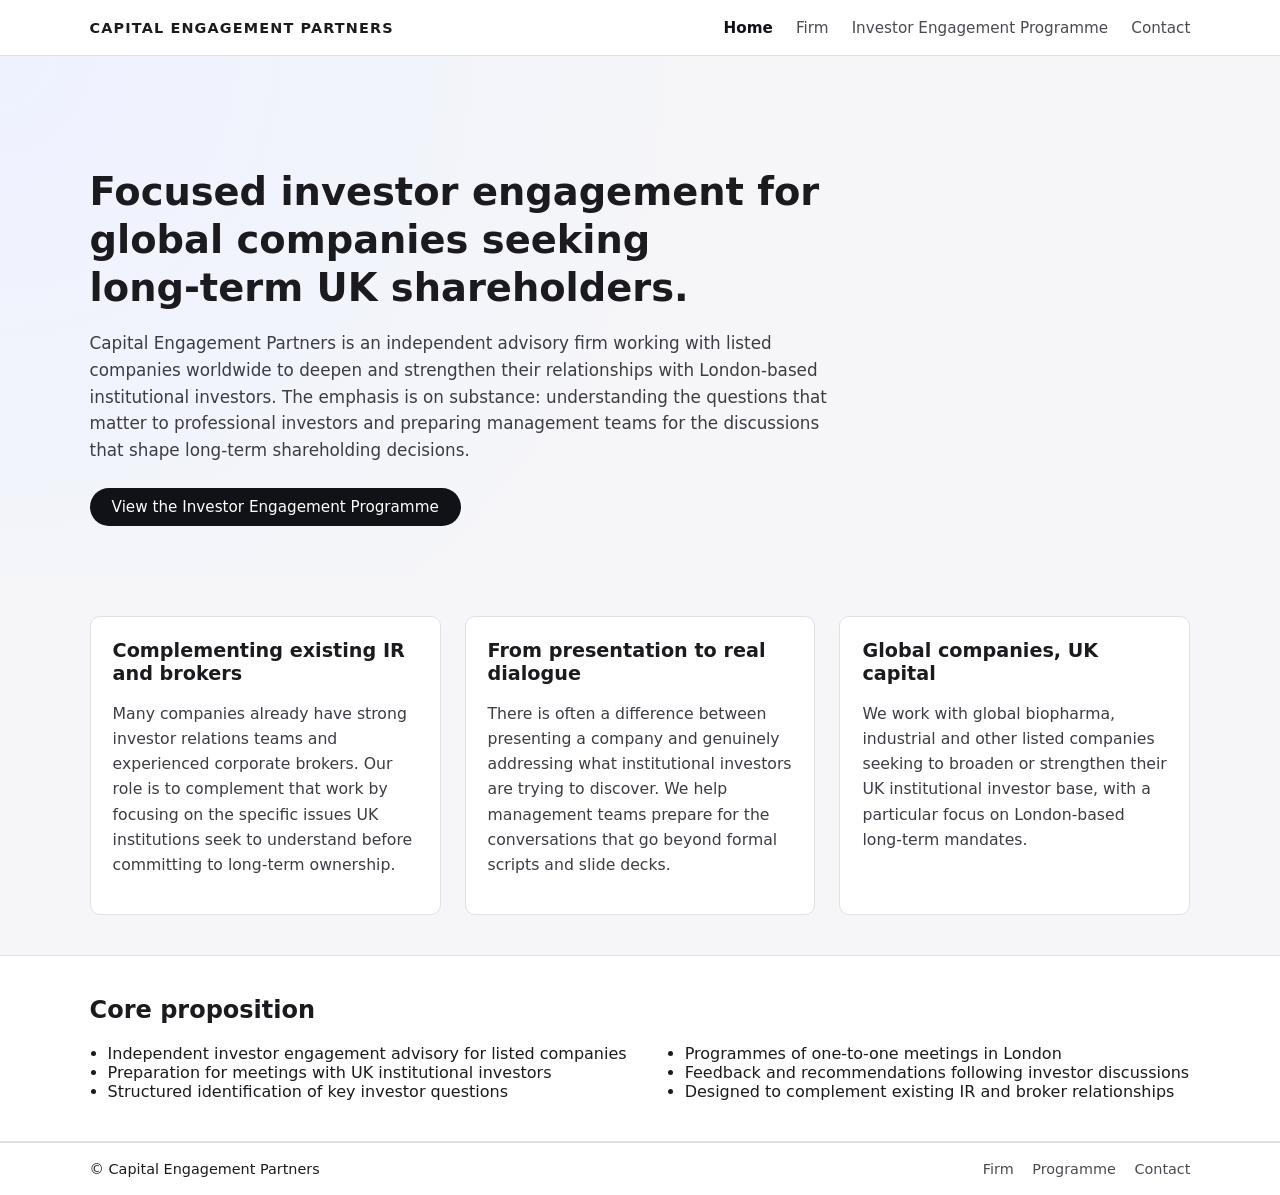
==== index.html @ 8971d92d "Add files via upload" ====
<!DOCTYPE html>
<html lang="en">
<head>
  <meta charset="UTF-8">
  <title>Capital Engagement Partners | Investor Engagement to UK Institutions</title>
  <link rel="stylesheet" href="styles.css">
</head>
<body>
<header class="site-header">
  <div class="logo">Capital Engagement Partners</div>
  <nav class="nav">
    <a href="index.html" class="active">Home</a>
    <a href="firm.html">Firm</a>
    <a href="programme.html">Investor Engagement Programme</a>
    <a href="contact.html">Contact</a>
  </nav>
</header>

<main>
  <section class="hero">
    <div class="hero-content">
      <h1>Focused investor engagement for global companies seeking long‑term UK shareholders.</h1>
      <p>
        Capital Engagement Partners is an independent advisory firm working with listed companies
        worldwide to deepen and strengthen their relationships with London‑based institutional investors.
        The emphasis is on substance: understanding the questions that matter to professional investors
        and preparing management teams for the discussions that shape long‑term shareholding decisions.
      </p>
      <a href="programme.html" class="btn-primary">View the Investor Engagement Programme</a>
    </div>
  </section>

  <section class="grid">
    <div class="card">
      <h2>Complementing existing IR and brokers</h2>
      <p>
        Many companies already have strong investor relations teams and experienced corporate brokers.
        Our role is to complement that work by focusing on the specific issues UK institutions seek to
        understand before committing to long‑term ownership.
      </p>
    </div>
    <div class="card">
      <h2>From presentation to real dialogue</h2>
      <p>
        There is often a difference between presenting a company and genuinely addressing what
        institutional investors are trying to discover. We help management teams prepare for the
        conversations that go beyond formal scripts and slide decks.
      </p>
    </div>
    <div class="card">
      <h2>Global companies, UK capital</h2>
      <p>
        We work with global biopharma, industrial and other listed companies seeking to broaden or
        strengthen their UK institutional investor base, with a particular focus on London‑based
        long‑term mandates.
      </p>
    </div>
  </section>

  <section class="highlight">
    <h2>Core proposition</h2>
    <div class="columns">
      <ul>
        <li>Independent investor engagement advisory for listed companies</li>
        <li>Preparation for meetings with UK institutional investors</li>
        <li>Structured identification of key investor questions</li>
      </ul>
      <ul>
        <li>Programmes of one‑to‑one meetings in London</li>
        <li>Feedback and recommendations following investor discussions</li>
        <li>Designed to complement existing IR and broker relationships</li>
      </ul>
    </div>
  </section>
</main>

<footer class="site-footer">
  <div>© Capital Engagement Partners</div>
  <div class="footer-links">
    <a href="firm.html">Firm</a>
    <a href="programme.html">Programme</a>
    <a href="contact.html">Contact</a>
  </div>
</footer>
</body>
</html>
---- styles.css ----
/* Base */
* {
  box-sizing: border-box;
}

body {
  margin: 0;
  font-family: system-ui, -apple-system, BlinkMacSystemFont, "Segoe UI",
    sans-serif;
  color: #1b1b1f;
  background-color: #f6f6f8;
}

/* Layout */
.site-header,
.site-footer {
  display: flex;
  justify-content: space-between;
  align-items: center;
  padding: 18px 7%;
  background-color: #ffffff;
  border-bottom: 1px solid #e1e1e5;
}

.site-footer {
  border-top: 1px solid #e1e1e5;
  border-bottom: none;
  font-size: 0.9rem;
}

.logo {
  font-weight: 600;
  letter-spacing: 0.08em;
  text-transform: uppercase;
  font-size: 0.9rem;
}

.nav a {
  margin-left: 18px;
  text-decoration: none;
  color: #4a4a52;
  font-size: 0.95rem;
}

.nav a.active {
  color: #111118;
  font-weight: 600;
}

.nav a:hover {
  color: #000000;
}

/* Hero */
.hero {
  padding: 80px 7% 50px;
  background: radial-gradient(circle at top left, #eef2ff 0, #f6f6f8 55%);
}

.hero-content {
  max-width: 760px;
}

.hero h1 {
  font-size: 2.4rem;
  line-height: 1.25;
  margin-bottom: 18px;
}

.hero p {
  font-size: 1.05rem;
  line-height: 1.6;
  color: #3c3c44;
  margin-bottom: 24px;
}

.btn-primary {
  display: inline-block;
  padding: 10px 22px;
  border-radius: 999px;
  background-color: #111118;
  color: #ffffff;
  text-decoration: none;
  font-size: 0.95rem;
}

.btn-primary:hover {
  background-color: #2a2a32;
}

/* Sections */
.grid {
  padding: 40px 7%;
  display: grid;
  grid-template-columns: repeat(auto-fit, minmax(260px, 1fr));
  gap: 24px;
}

.card {
  background-color: #ffffff;
  border-radius: 10px;
  padding: 22px;
  border: 1px solid #e1e1e5;
}

.card h2,
.card h3 {
  margin-top: 0;
  font-size: 1.2rem;
}

.card p {
  font-size: 0.98rem;
  line-height: 1.6;
  color: #3c3c44;
}

.highlight {
  padding: 40px 7%;
  background-color: #ffffff;
  border-top: 1px solid #e1e1e5;
  border-bottom: 1px solid #e1e1e5;
}

.highlight h2 {
  margin-top: 0;
}

.columns {
  display: flex;
  flex-wrap: wrap;
  gap: 40px;
}

.columns ul {
  margin: 0;
  padding-left: 18px;
}

/* Page layout */
.page {
  padding: 60px 7% 40px;
}

.page-header {
  max-width: 760px;
  margin-bottom: 32px;
}

.page-header h1 {
  font-size: 2rem;
  margin-bottom: 10px;
}

.page-header p {
  font-size: 1.02rem;
  color: #3c3c44;
  line-height: 1.6;
}

.two-column {
  padding: 10px 0 30px;
  display: grid;
  grid-template-columns: minmax(0, 1.1fr) minmax(0, 1fr);
  gap: 40px;
}

.two-column p {
  font-size: 0.98rem;
  line-height: 1.6;
  color: #3c3c44;
}

/* Lists */
.bullet-list {
  padding-left: 18px;
  margin-top: 10px;
}

.bullet-list li {
  margin-bottom: 6px;
}

/* Footer */
.footer-links a {
  margin-left: 14px;
  text-decoration: none;
  color: #4a4a52;
}

.footer-links a:hover {
  color: #000000;
}

/* Responsive */
@media (max-width: 800px) {
  .site-header,
  .site-footer {
    flex-direction: column;
    align-items: flex-start;
    gap: 10px;
  }

  .hero {
    padding: 60px 6% 40px;
  }

  .two-column {
    grid-template-columns: 1fr;
  }
}
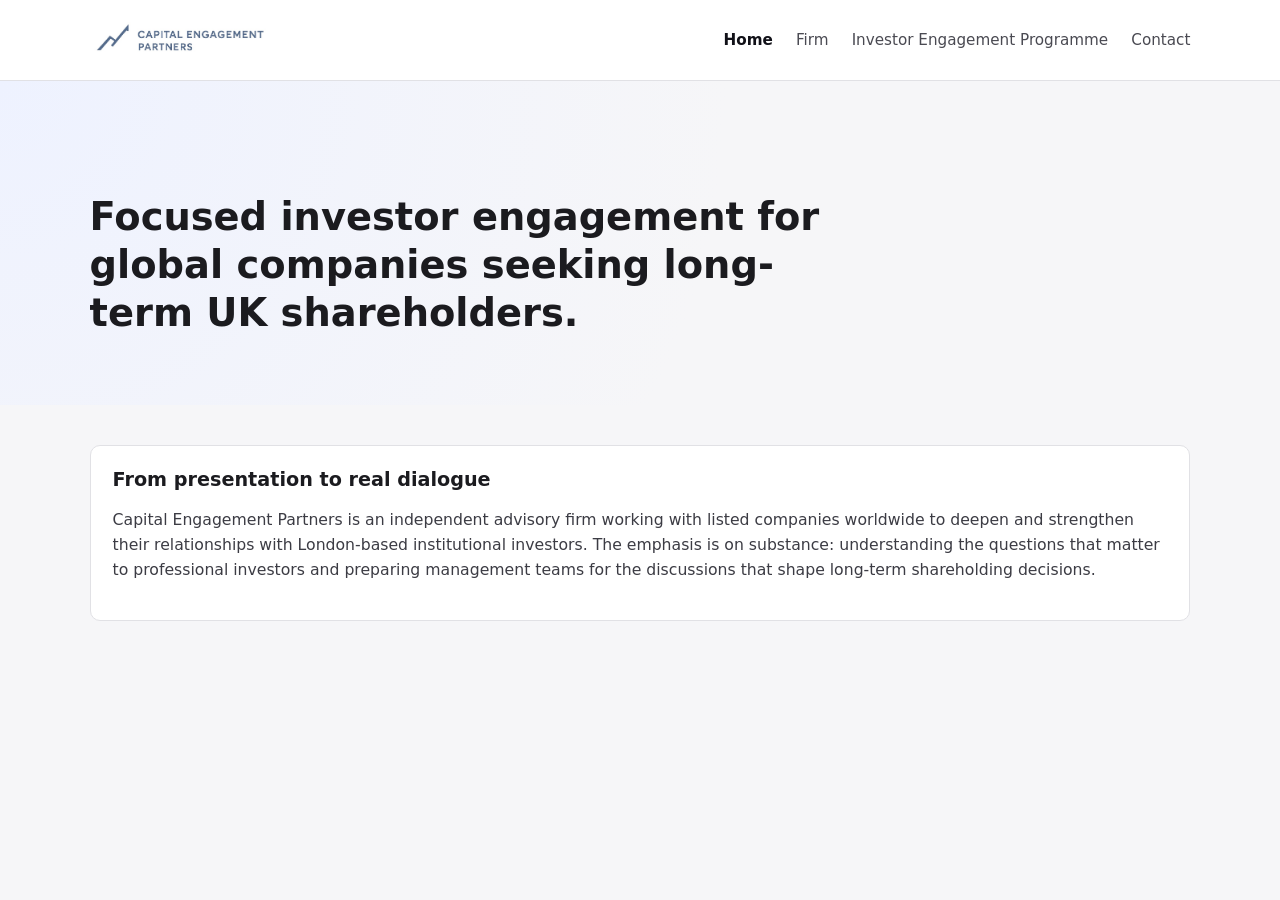
==== commit f8151922: "Refactor index.html to improve structure and add logo Updated the index.html file to include a logo " ====
--- a/index.html
+++ b/index.html
@@ -3,11 +3,38 @@
 <head>
   <meta charset="UTF-8">
   <title>Capital Engagement Partners | Investor Engagement to UK Institutions</title>
+
+  <script type="application/ld+json">
+  {
+    "@context": "https://schema.org",
+    "@type": "Organization",
+    "name": "Capital Engagement Partners",
+    "legalName": "Capital Engagement Partners Ltd",
+    "url": "https://capitalengagementpartners.com",
+    "logo": "https://capitalengagementpartners.com/logo.png",
+    "description": "Capital Engagement Partners is an investor-relations advisory firm helping founders, private equity, and growth companies communicate effectively with investors.",
+    "founder": {
+      "@type": "Person",
+      "name": "Alex Hunter",
+      "jobTitle": "Founder"
+    },
+    "contactPoint": {
+      "@type": "ContactPoint",
+      "contactType": "General enquiries",
+      "email": "info@capitalengagementpartners.com"
+    }
+  }
+  </script>
+
   <link rel="stylesheet" href="styles.css">
 </head>
+
 <body>
+
 <header class="site-header">
-  <div class="logo">Capital Engagement Partners</div>
+  <div class="logo">
+    <img src="logo.png" alt="Capital Engagement Partners logo" style="width:180px; height:auto;">
+  </div>
   <nav class="nav">
     <a href="index.html" class="active">Home</a>
     <a href="firm.html">Firm</a>
@@ -17,70 +44,18 @@
 </header>
 
 <main>
+
   <section class="hero">
     <div class="hero-content">
-      <h1>Focused investor engagement for global companies seeking long‑term UK shareholders.</h1>
-      <p>
-        Capital Engagement Partners is an independent advisory firm working with listed companies
-        worldwide to deepen and strengthen their relationships with London‑based institutional investors.
-        The emphasis is on substance: understanding the questions that matter to professional investors
-        and preparing management teams for the discussions that shape long‑term shareholding decisions.
-      </p>
-      <a href="programme.html" class="btn-primary">View the Investor Engagement Programme</a>
+      <h1>Focused investor engagement for global companies seeking long-term UK shareholders.</h1>
     </div>
   </section>
 
   <section class="grid">
     <div class="card">
-      <h2>Complementing existing IR and brokers</h2>
-      <p>
-        Many companies already have strong investor relations teams and experienced corporate brokers.
-        Our role is to complement that work by focusing on the specific issues UK institutions seek to
-        understand before committing to long‑term ownership.
-      </p>
-    </div>
-    <div class="card">
       <h2>From presentation to real dialogue</h2>
       <p>
-        There is often a difference between presenting a company and genuinely addressing what
-        institutional investors are trying to discover. We help management teams prepare for the
-        conversations that go beyond formal scripts and slide decks.
-      </p>
-    </div>
-    <div class="card">
-      <h2>Global companies, UK capital</h2>
-      <p>
-        We work with global biopharma, industrial and other listed companies seeking to broaden or
-        strengthen their UK institutional investor base, with a particular focus on London‑based
-        long‑term mandates.
-      </p>
-    </div>
-  </section>
-
-  <section class="highlight">
-    <h2>Core proposition</h2>
-    <div class="columns">
-      <ul>
-        <li>Independent investor engagement advisory for listed companies</li>
-        <li>Preparation for meetings with UK institutional investors</li>
-        <li>Structured identification of key investor questions</li>
-      </ul>
-      <ul>
-        <li>Programmes of one‑to‑one meetings in London</li>
-        <li>Feedback and recommendations following investor discussions</li>
-        <li>Designed to complement existing IR and broker relationships</li>
-      </ul>
-    </div>
-  </section>
-</main>
-
-<footer class="site-footer">
-  <div>© Capital Engagement Partners</div>
-  <div class="footer-links">
-    <a href="firm.html">Firm</a>
-    <a href="programme.html">Programme</a>
-    <a href="contact.html">Contact</a>
-  </div>
-</footer>
-</body>
-</html>+        Capital Engagement Partners is an independent advisory firm working with listed companies
+        worldwide to deepen and strengthen their relationships with London-based institutional investors.
+        The emphasis is on substance: understanding the questions that matter to professional investors
+        and preparing management teams for the discussions that shape long-term shareholding decisions.
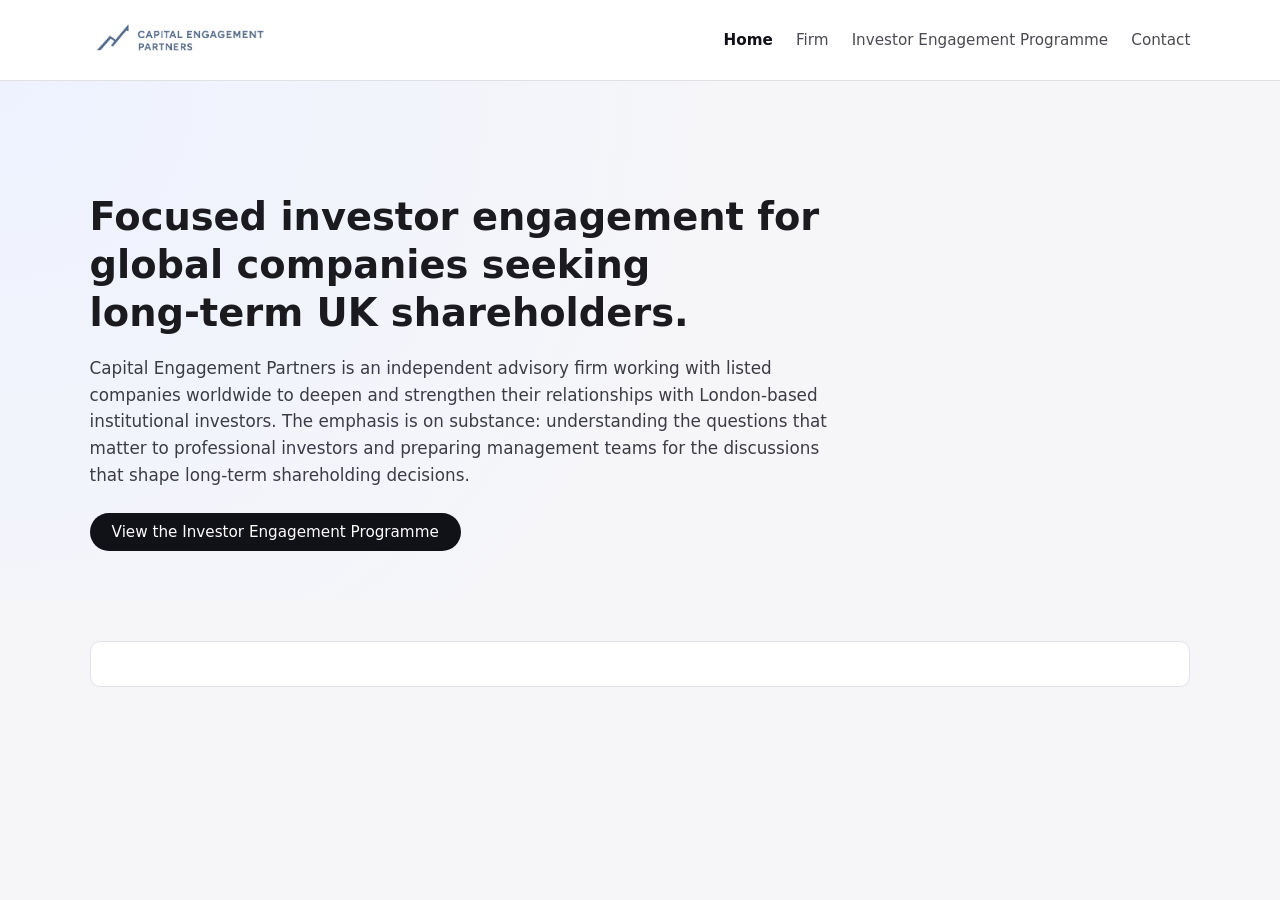
==== commit 99c70a33: "Refactor index.html by removing script and adding button Removed JSON-LD script and added a button t" ====
--- a/index.html
+++ b/index.html
@@ -3,29 +3,6 @@
 <head>
   <meta charset="UTF-8">
   <title>Capital Engagement Partners | Investor Engagement to UK Institutions</title>
-
-  <script type="application/ld+json">
-  {
-    "@context": "https://schema.org",
-    "@type": "Organization",
-    "name": "Capital Engagement Partners",
-    "legalName": "Capital Engagement Partners Ltd",
-    "url": "https://capitalengagementpartners.com",
-    "logo": "https://capitalengagementpartners.com/logo.png",
-    "description": "Capital Engagement Partners is an investor-relations advisory firm helping founders, private equity, and growth companies communicate effectively with investors.",
-    "founder": {
-      "@type": "Person",
-      "name": "Alex Hunter",
-      "jobTitle": "Founder"
-    },
-    "contactPoint": {
-      "@type": "ContactPoint",
-      "contactType": "General enquiries",
-      "email": "info@capitalengagementpartners.com"
-    }
-  }
-  </script>
-
   <link rel="stylesheet" href="styles.css">
 </head>
 
@@ -44,18 +21,18 @@
 </header>
 
 <main>
-
   <section class="hero">
     <div class="hero-content">
-      <h1>Focused investor engagement for global companies seeking long-term UK shareholders.</h1>
+      <h1>Focused investor engagement for global companies seeking long‑term UK shareholders.</h1>
+      <p>
+        Capital Engagement Partners is an independent advisory firm working with listed companies
+        worldwide to deepen and strengthen their relationships with London‑based institutional investors.
+        The emphasis is on substance: understanding the questions that matter to professional investors
+        and preparing management teams for the discussions that shape long‑term shareholding decisions.
+      </p>
+      <a href="programme.html" class="btn-primary">View the Investor Engagement Programme</a>
     </div>
   </section>
 
   <section class="grid">
     <div class="card">
-      <h2>From presentation to real dialogue</h2>
-      <p>
-        Capital Engagement Partners is an independent advisory firm working with listed companies
-        worldwide to deepen and strengthen their relationships with London-based institutional investors.
-        The emphasis is on substance: understanding the questions that matter to professional investors
-        and preparing management teams for the discussions that shape long-term shareholding decisions.
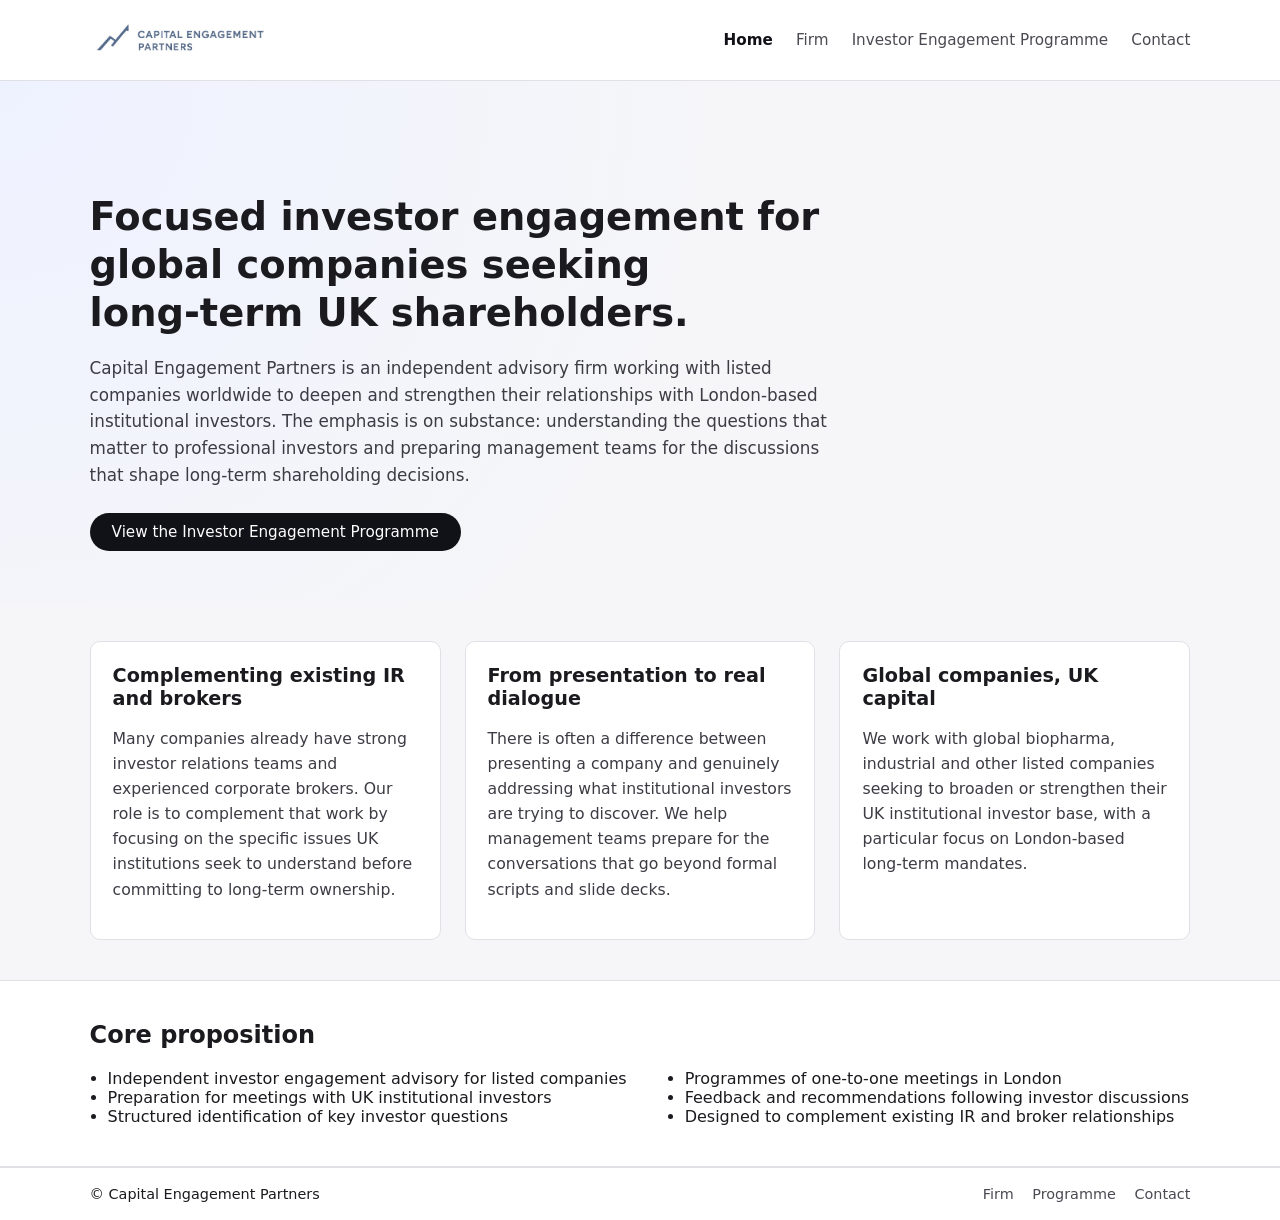
==== commit 7df83e57: "Refactor index.html structure and content" ====
--- a/index.html
+++ b/index.html
@@ -36,3 +36,58 @@
 
   <section class="grid">
     <div class="card">
+      <h2>Complementing existing IR and brokers</h2>
+      <p>
+        Many companies already have strong investor relations teams and experienced corporate brokers.
+        Our role is to complement that work by focusing on the specific issues UK institutions seek to
+        understand before committing to long‑term ownership.
+      </p>
+    </div>
+
+    <div class="card">
+      <h2>From presentation to real dialogue</h2>
+      <p>
+        There is often a difference between presenting a company and genuinely addressing what
+        institutional investors are trying to discover. We help management teams prepare for the
+        conversations that go beyond formal scripts and slide decks.
+      </p>
+    </div>
+
+    <div class="card">
+      <h2>Global companies, UK capital</h2>
+      <p>
+        We work with global biopharma, industrial and other listed companies seeking to broaden or
+        strengthen their UK institutional investor base, with a particular focus on London‑based
+        long‑term mandates.
+      </p>
+    </div>
+  </section>
+
+  <section class="highlight">
+    <h2>Core proposition</h2>
+    <div class="columns">
+      <ul>
+        <li>Independent investor engagement advisory for listed companies</li>
+        <li>Preparation for meetings with UK institutional investors</li>
+        <li>Structured identification of key investor questions</li>
+      </ul>
+      <ul>
+        <li>Programmes of one‑to‑one meetings in London</li>
+        <li>Feedback and recommendations following investor discussions</li>
+        <li>Designed to complement existing IR and broker relationships</li>
+      </ul>
+    </div>
+  </section>
+</main>
+
+<footer class="site-footer">
+  <div>© Capital Engagement Partners</div>
+  <div class="footer-links">
+    <a href="firm.html">Firm</a>
+    <a href="programme.html">Programme</a>
+    <a href="contact.html">Contact</a>
+  </div>
+</footer>
+
+</body>
+</html>
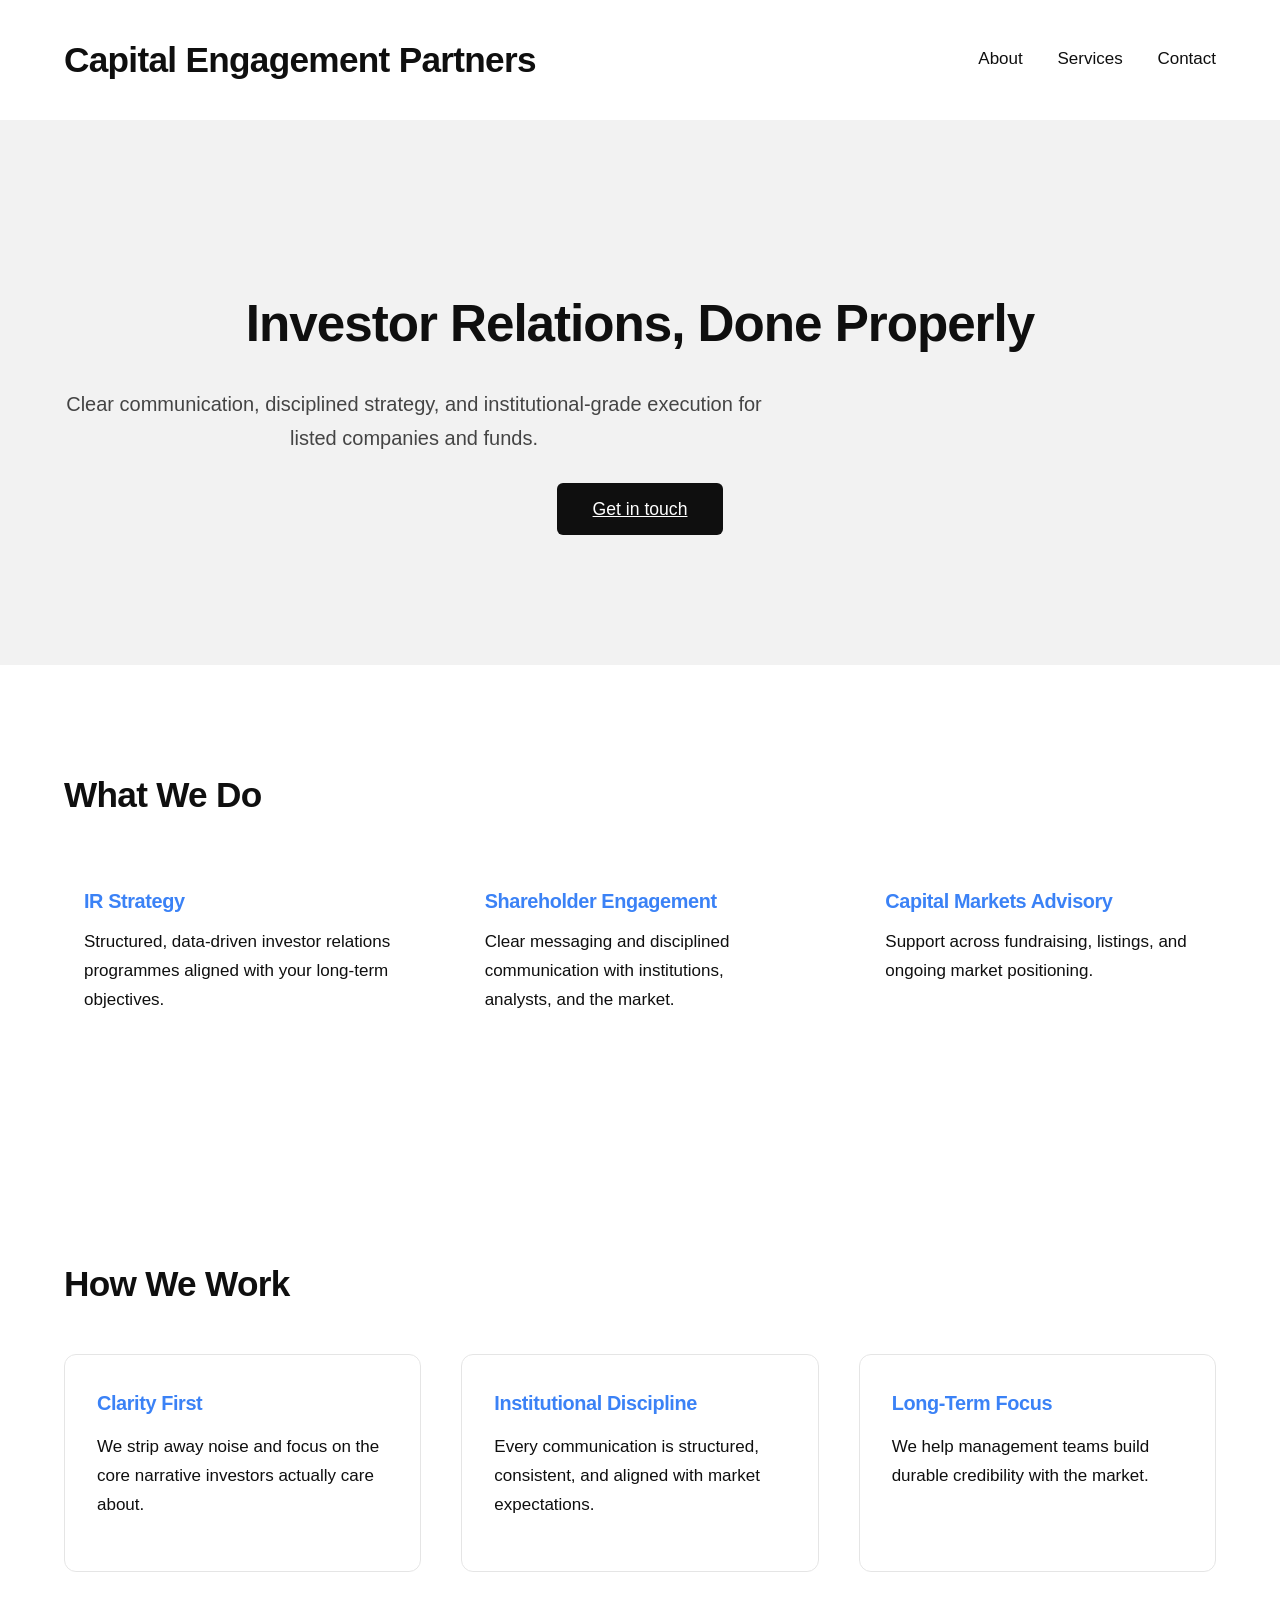
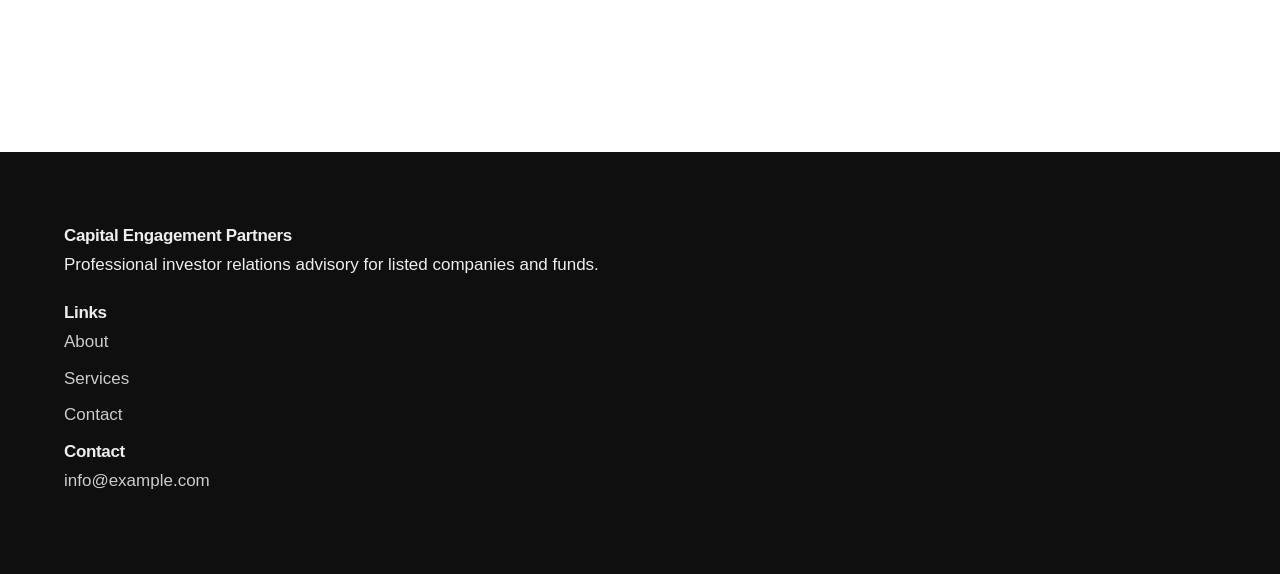
==== commit e83b3773: "Revise index.html for improved layout and content Updated the HTML structure and content for better " ====
--- a/index.html
+++ b/index.html
@@ -2,92 +2,105 @@
 <html lang="en">
 <head>
   <meta charset="UTF-8">
-  <title>Capital Engagement Partners | Investor Engagement to UK Institutions</title>
+  <meta name="viewport" content="width=device-width, initial-scale=1.0">
+  <title>Capital Engagement Partners</title>
   <link rel="stylesheet" href="styles.css">
 </head>
 
 <body>
 
-<header class="site-header">
-  <div class="logo">
-    <img src="logo.png" alt="Capital Engagement Partners logo" style="width:180px; height:auto;">
-  </div>
-  <nav class="nav">
-    <a href="index.html" class="active">Home</a>
-    <a href="firm.html">Firm</a>
-    <a href="programme.html">Investor Engagement Programme</a>
-    <a href="contact.html">Contact</a>
-  </nav>
-</header>
+  <!-- NAVIGATION -->
+  <header>
+    <div class="container" style="padding: 30px 0; display: flex; justify-content: space-between; align-items: center;">
+      <h2 style="font-weight: 700;">Capital Engagement Partners</h2>
+      <nav>
+        <a href="#" style="margin-left: 30px; text-decoration: none; color: #0F0F0F;">About</a>
+        <a href="#" style="margin-left: 30px; text-decoration: none; color: #0F0F0F;">Services</a>
+        <a href="#" style="margin-left: 30px; text-decoration: none; color: #0F0F0F;">Contact</a>
+      </nav>
+    </div>
+  </header>
 
-<main>
+  <!-- HERO -->
   <section class="hero">
-    <div class="hero-content">
-      <h1>Focused investor engagement for global companies seeking long‑term UK shareholders.</h1>
-      <p>
-        Capital Engagement Partners is an independent advisory firm working with listed companies
-        worldwide to deepen and strengthen their relationships with London‑based institutional investors.
-        The emphasis is on substance: understanding the questions that matter to professional investors
-        and preparing management teams for the discussions that shape long‑term shareholding decisions.
-      </p>
-      <a href="programme.html" class="btn-primary">View the Investor Engagement Programme</a>
+    <div class="container">
+      <h1>Investor Relations, Done Properly</h1>
+      <p>Clear communication, disciplined strategy, and institutional‑grade execution for listed companies and funds.</p>
+      <a class="cta-btn" href="#">Get in touch</a>
     </div>
   </section>
 
-  <section class="grid">
-    <div class="card">
-      <h2>Complementing existing IR and brokers</h2>
-      <p>
-        Many companies already have strong investor relations teams and experienced corporate brokers.
-        Our role is to complement that work by focusing on the specific issues UK institutions seek to
-        understand before committing to long‑term ownership.
-      </p>
-    </div>
+  <!-- FEATURES -->
+  <section>
+    <div class="container">
+      <h2>What We Do</h2>
 
-    <div class="card">
-      <h2>From presentation to real dialogue</h2>
-      <p>
-        There is often a difference between presenting a company and genuinely addressing what
-        institutional investors are trying to discover. We help management teams prepare for the
-        conversations that go beyond formal scripts and slide decks.
-      </p>
-    </div>
+      <div class="features">
+        <div class="feature">
+          <h3>IR Strategy</h3>
+          <p>Structured, data‑driven investor relations programmes aligned with your long‑term objectives.</p>
+        </div>
 
-    <div class="card">
-      <h2>Global companies, UK capital</h2>
-      <p>
-        We work with global biopharma, industrial and other listed companies seeking to broaden or
-        strengthen their UK institutional investor base, with a particular focus on London‑based
-        long‑term mandates.
-      </p>
+        <div class="feature">
+          <h3>Shareholder Engagement</h3>
+          <p>Clear messaging and disciplined communication with institutions, analysts, and the market.</p>
+        </div>
+
+        <div class="feature">
+          <h3>Capital Markets Advisory</h3>
+          <p>Support across fundraising, listings, and ongoing market positioning.</p>
+        </div>
+      </div>
     </div>
   </section>
 
-  <section class="highlight">
-    <h2>Core proposition</h2>
-    <div class="columns">
-      <ul>
-        <li>Independent investor engagement advisory for listed companies</li>
-        <li>Preparation for meetings with UK institutional investors</li>
-        <li>Structured identification of key investor questions</li>
-      </ul>
-      <ul>
-        <li>Programmes of one‑to‑one meetings in London</li>
-        <li>Feedback and recommendations following investor discussions</li>
-        <li>Designed to complement existing IR and broker relationships</li>
-      </ul>
+  <!-- CARDS -->
+  <section>
+    <div class="container">
+      <h2>How We Work</h2>
+
+      <div class="card-grid">
+
+        <div class="card">
+          <h3>Clarity First</h3>
+          <p>We strip away noise and focus on the core narrative investors actually care about.</p>
+        </div>
+
+        <div class="card">
+          <h3>Institutional Discipline</h3>
+          <p>Every communication is structured, consistent, and aligned with market expectations.</p>
+        </div>
+
+        <div class="card">
+          <h3>Long‑Term Focus</h3>
+          <p>We help management teams build durable credibility with the market.</p>
+        </div>
+
+      </div>
     </div>
   </section>
-</main>
 
-<footer class="site-footer">
-  <div>© Capital Engagement Partners</div>
-  <div class="footer-links">
-    <a href="firm.html">Firm</a>
-    <a href="programme.html">Programme</a>
-    <a href="contact.html">Contact</a>
-  </div>
-</footer>
+  <!-- FOOTER -->
+  <footer>
+    <div class="container">
+      <div>
+        <h4>Capital Engagement Partners</h4>
+        <p>Professional investor relations advisory for listed companies and funds.</p>
+      </div>
+
+      <div>
+        <h4>Links</h4>
+        <a href="#">About</a>
+        <a href="#">Services</a>
+        <a href="#">Contact</a>
+      </div>
+
+      <div>
+        <h4>Contact</h4>
+        <a href="mailto:info@example.com">info@example.com</a>
+      </div>
+    </div>
+  </footer>
 
 </body>
 </html>
--- a/styles.css
+++ b/styles.css
@@ -1,211 +1,181 @@
-/* Base */
+/* -------------------------------------------------------
+   GLOBAL RESET
+------------------------------------------------------- */
+
 * {
+  margin: 0;
+  padding: 0;
   box-sizing: border-box;
 }
 
-body {
-  margin: 0;
-  font-family: system-ui, -apple-system, BlinkMacSystemFont, "Segoe UI",
-    sans-serif;
-  color: #1b1b1f;
-  background-color: #f6f6f8;
+html {
+  scroll-behavior: smooth;
 }
 
-/* Layout */
-.site-header,
-.site-footer {
-  display: flex;
-  justify-content: space-between;
-  align-items: center;
-  padding: 18px 7%;
-  background-color: #ffffff;
-  border-bottom: 1px solid #e1e1e5;
+body {
+  font-family: 'Inter', sans-serif;
+  background: #FFFFFF;
+  color: #0F0F0F;
+  line-height: 1.7;
+  font-size: 17px;
 }
 
-.site-footer {
-  border-top: 1px solid #e1e1e5;
-  border-bottom: none;
-  font-size: 0.9rem;
+/* -------------------------------------------------------
+   TYPOGRAPHY
+------------------------------------------------------- */
+
+h1, h2, h3, h4 {
+  font-weight: 600;
+  letter-spacing: -0.02em;
 }
 
-.logo {
-  font-weight: 600;
-  letter-spacing: 0.08em;
-  text-transform: uppercase;
-  font-size: 0.9rem;
+h1 {
+  font-size: 3.2rem;
 }
 
-.nav a {
-  margin-left: 18px;
-  text-decoration: none;
-  color: #4a4a52;
-  font-size: 0.95rem;
+h2 {
+  font-size: 2.2rem;
 }
 
-.nav a.active {
-  color: #111118;
-  font-weight: 600;
+p {
+  max-width: 700px;
+  margin-bottom: 1.2rem;
 }
 
-.nav a:hover {
-  color: #000000;
+/* -------------------------------------------------------
+   LAYOUT
+------------------------------------------------------- */
+
+section {
+  padding: 100px 0;
 }
 
-/* Hero */
-.hero {
-  padding: 80px 7% 50px;
-  background: radial-gradient(circle at top left, #eef2ff 0, #f6f6f8 55%);
+.container {
+  width: 90%;
+  max-width: 1200px;
+  margin: auto;
 }
 
-.hero-content {
-  max-width: 760px;
+/* -------------------------------------------------------
+   HERO — modern, flat, no gradients
+------------------------------------------------------- */
+
+.hero {
+  padding: 160px 0 140px;
+  text-align: center;
+  background: #F2F2F2;
 }
 
 .hero h1 {
-  font-size: 2.4rem;
-  line-height: 1.25;
-  margin-bottom: 18px;
+  margin-bottom: 20px;
 }
 
 .hero p {
-  font-size: 1.05rem;
-  line-height: 1.6;
-  color: #3c3c44;
-  margin-bottom: 24px;
+  font-size: 1.25rem;
+  color: #444;
+  margin-bottom: 40px;
 }
 
-.btn-primary {
-  display: inline-block;
-  padding: 10px 22px;
-  border-radius: 999px;
-  background-color: #111118;
-  color: #ffffff;
-  text-decoration: none;
-  font-size: 0.95rem;
+.hero .cta-btn {
+  background: #0F0F0F;
+  color: #FFFFFF;
+  padding: 16px 36px;
+  border-radius: 6px;
+  font-size: 1.1rem;
+  transition: opacity 0.25s ease;
 }
 
-.btn-primary:hover {
-  background-color: #2a2a32;
+.hero .cta-btn:hover {
+  opacity: 0.8;
 }
 
-/* Sections */
-.grid {
-  padding: 40px 7%;
+/* -------------------------------------------------------
+   FEATURES — clean, flat, modern
+------------------------------------------------------- */
+
+.features {
   display: grid;
-  grid-template-columns: repeat(auto-fit, minmax(260px, 1fr));
-  gap: 24px;
+  grid-template-columns: repeat(auto-fit, minmax(280px, 1fr));
+  gap: 50px;
+  margin-top: 40px;
+}
+
+.feature {
+  padding: 20px;
+}
+
+.feature h3 {
+  margin-bottom: 10px;
+  color: #3B82F6;
+}
+
+/* -------------------------------------------------------
+   CARDS — modern “glass” style
+------------------------------------------------------- */
+
+.card-grid {
+  display: grid;
+  grid-template-columns: repeat(auto-fit, minmax(320px, 1fr));
+  gap: 40px;
+  margin-top: 40px;
 }
 
 .card {
-  background-color: #ffffff;
-  border-radius: 10px;
-  padding: 22px;
-  border: 1px solid #e1e1e5;
+  background: rgba(255,255,255,0.8);
+  backdrop-filter: blur(12px);
+  border: 1px solid #E5E5E5;
+  border-radius: 12px;
+  padding: 32px;
+  transition: transform 0.25s ease;
 }
 
-.card h2,
-.card h3 {
-  margin-top: 0;
-  font-size: 1.2rem;
+.card:hover {
+  transform: translateY(-4px);
 }
 
-.card p {
-  font-size: 0.98rem;
-  line-height: 1.6;
-  color: #3c3c44;
+.card h3 {
+  margin-bottom: 12px;
+  color: #3B82F6;
 }
 
-.highlight {
-  padding: 40px 7%;
-  background-color: #ffffff;
-  border-top: 1px solid #e1e1e5;
-  border-bottom: 1px solid #e1e1e5;
+/* -------------------------------------------------------
+   BUTTONS — flat, modern
+------------------------------------------------------- */
+
+button, .btn {
+  background: #3B82F6;
+  color: #fff;
+  padding: 14px 28px;
+  border-radius: 6px;
+  font-size: 1rem;
+  border: none;
+  cursor: pointer;
+  transition: opacity 0.25s ease;
 }
 
-.highlight h2 {
-  margin-top: 0;
+button:hover, .btn:hover {
+  opacity: 0.85;
 }
 
-.columns {
-  display: flex;
-  flex-wrap: wrap;
-  gap: 40px;
+/* -------------------------------------------------------
+   FOOTER — dark, clean, modern
+------------------------------------------------------- */
+
+footer {
+  background: #0F0F0F;
+  color: #eee;
+  padding: 70px 0;
+  margin-top: 80px;
 }
 
-.columns ul {
-  margin: 0;
-  padding-left: 18px;
+footer a {
+  color: #ccc;
+  text-decoration: none;
+  display: block;
+  margin-bottom: 8px;
+  transition: opacity 0.2s ease;
 }
 
-/* Page layout */
-.page {
-  padding: 60px 7% 40px;
+footer a:hover {
+  opacity: 0.7;
 }
-
-.page-header {
-  max-width: 760px;
-  margin-bottom: 32px;
-}
-
-.page-header h1 {
-  font-size: 2rem;
-  margin-bottom: 10px;
-}
-
-.page-header p {
-  font-size: 1.02rem;
-  color: #3c3c44;
-  line-height: 1.6;
-}
-
-.two-column {
-  padding: 10px 0 30px;
-  display: grid;
-  grid-template-columns: minmax(0, 1.1fr) minmax(0, 1fr);
-  gap: 40px;
-}
-
-.two-column p {
-  font-size: 0.98rem;
-  line-height: 1.6;
-  color: #3c3c44;
-}
-
-/* Lists */
-.bullet-list {
-  padding-left: 18px;
-  margin-top: 10px;
-}
-
-.bullet-list li {
-  margin-bottom: 6px;
-}
-
-/* Footer */
-.footer-links a {
-  margin-left: 14px;
-  text-decoration: none;
-  color: #4a4a52;
-}
-
-.footer-links a:hover {
-  color: #000000;
-}
-
-/* Responsive */
-@media (max-width: 800px) {
-  .site-header,
-  .site-footer {
-    flex-direction: column;
-    align-items: flex-start;
-    gap: 10px;
-  }
-
-  .hero {
-    padding: 60px 6% 40px;
-  }
-
-  .two-column {
-    grid-template-columns: 1fr;
-  }
-}
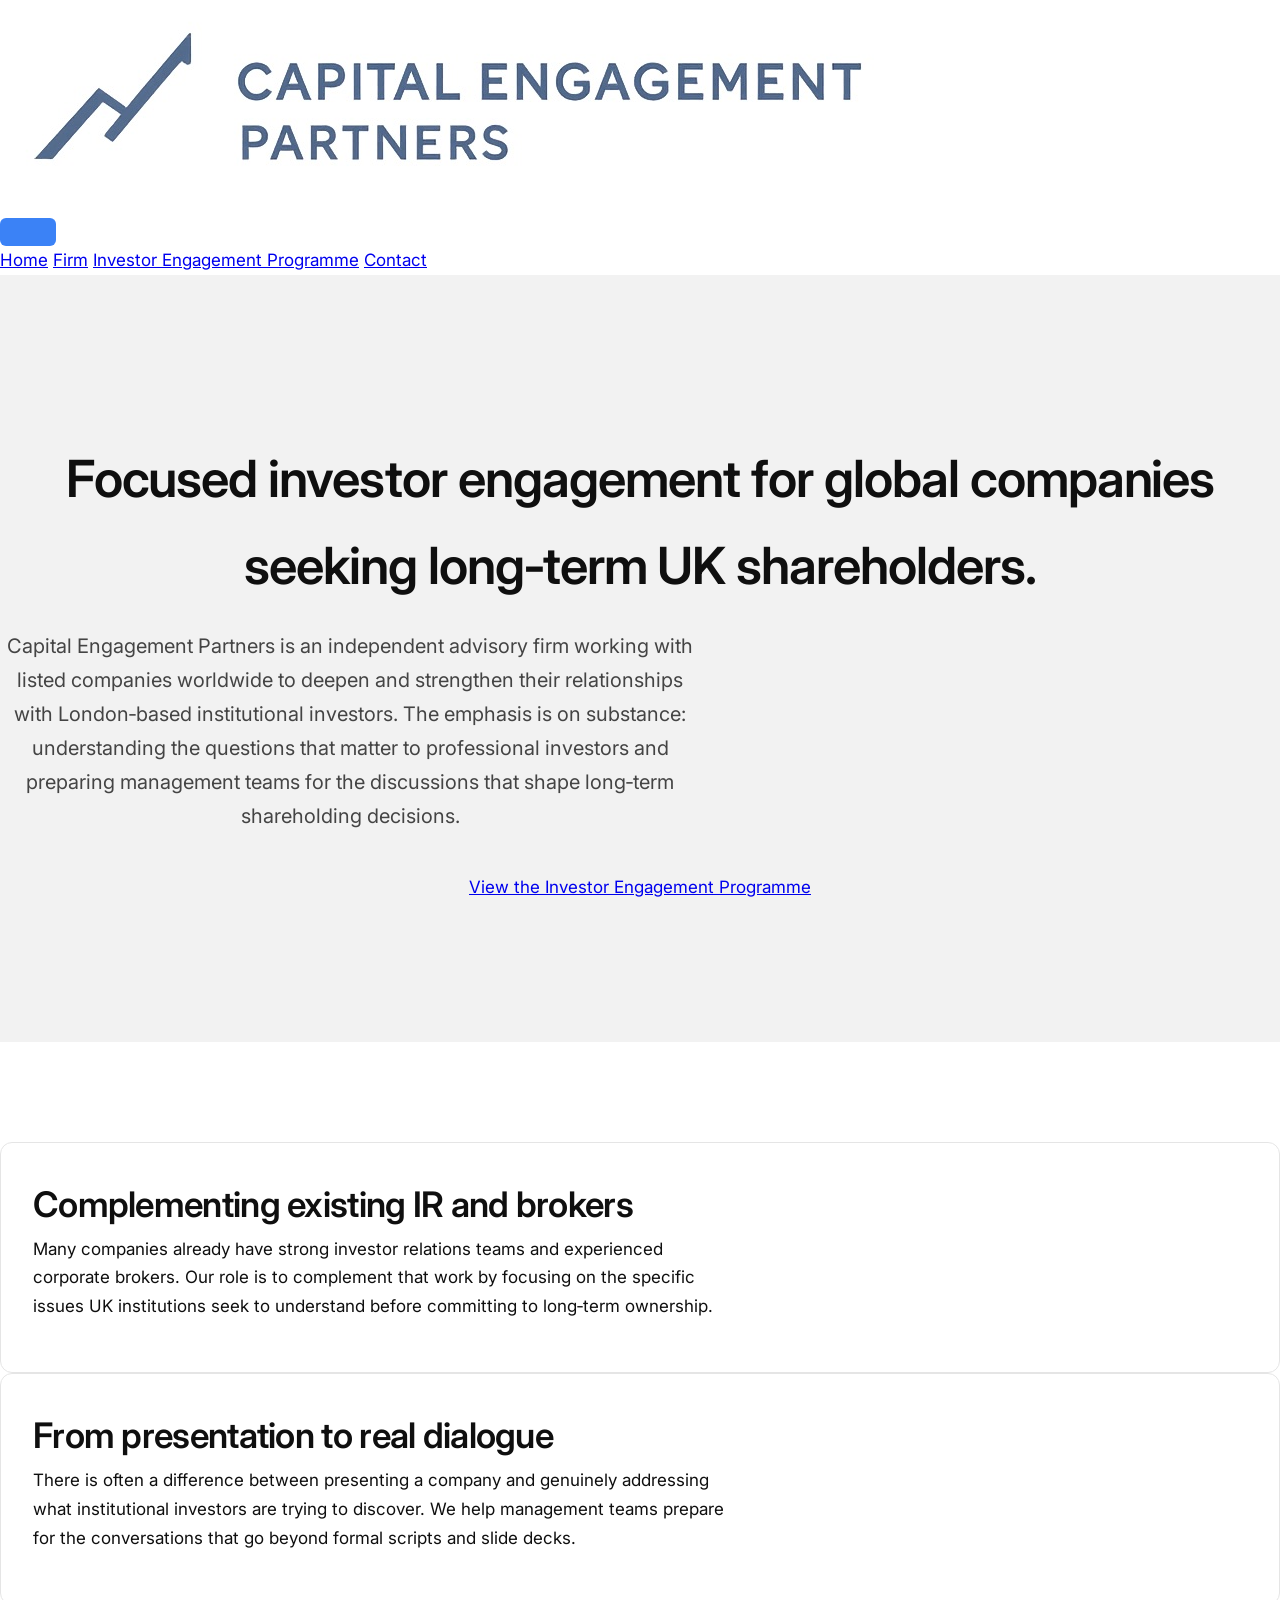
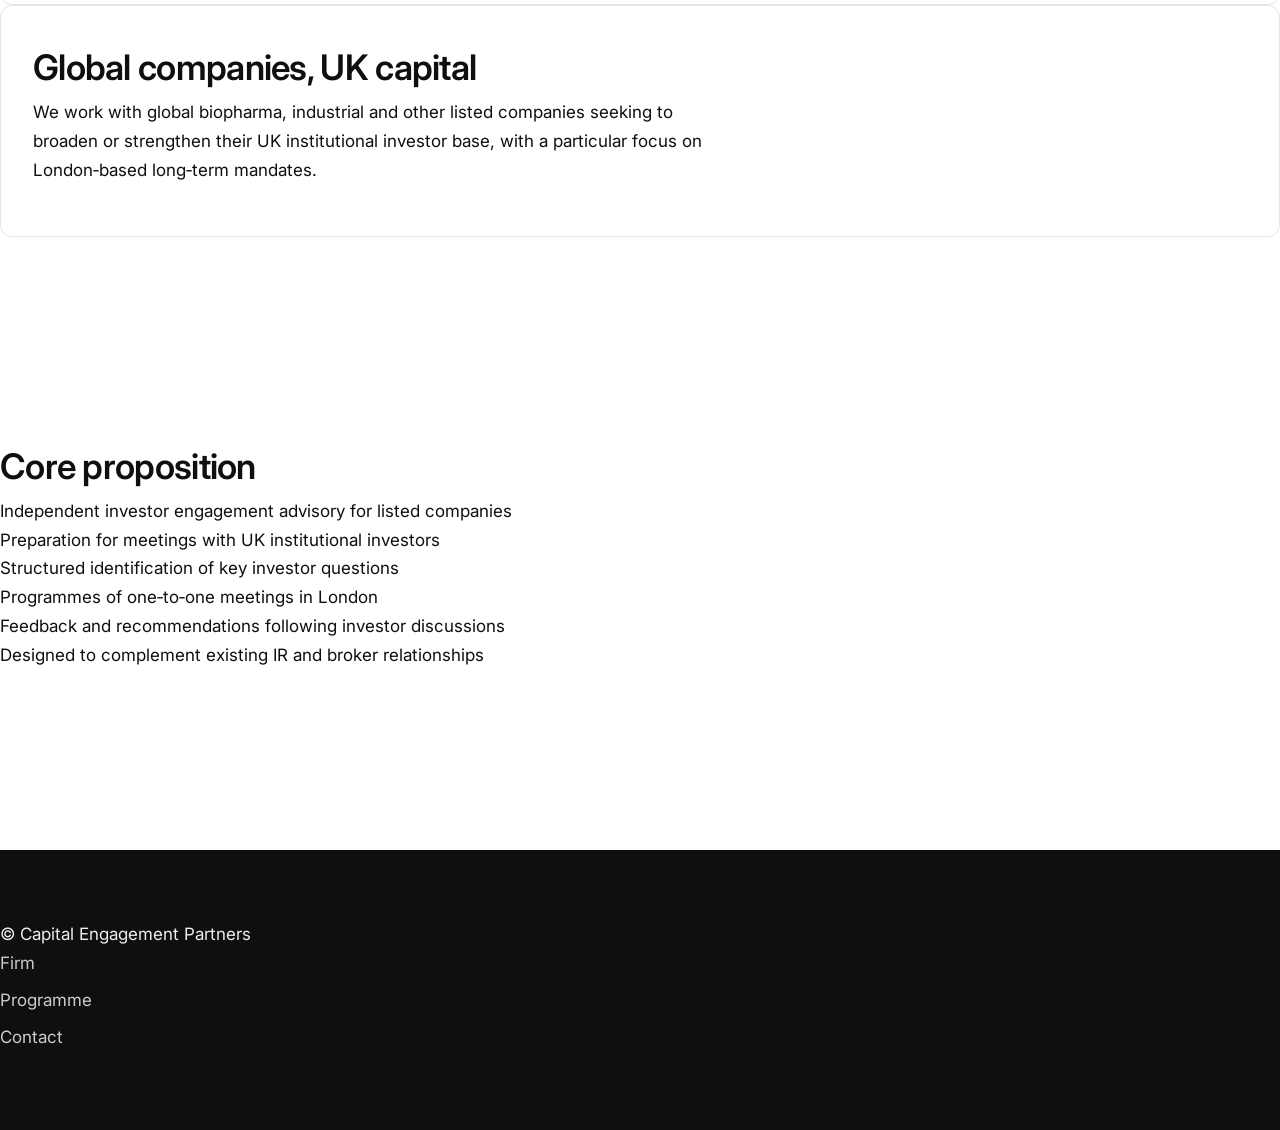
==== commit 201da624: "Refactor index.html for improved layout and content Updated the index.html file to enhance the layou" ====
--- a/index.html
+++ b/index.html
@@ -2,105 +2,127 @@
 <html lang="en">
 <head>
   <meta charset="UTF-8">
-  <meta name="viewport" content="width=device-width, initial-scale=1.0">
-  <title>Capital Engagement Partners</title>
+  <title>Capital Engagement Partners | Investor Engagement to UK Institutions</title>
+
+  <link rel="preconnect" href="https://fonts.googleapis.com">
+  <link rel="preconnect" href="https://fonts.gstatic.com" crossorigin>
+  <link href="https://fonts.googleapis.com/css2?family=Inter:wght@400;500;600&family=Source+Serif+Pro:wght@400;600&display=swap" rel="stylesheet">
+
   <link rel="stylesheet" href="styles.css">
 </head>
 
 <body>
 
-  <!-- NAVIGATION -->
-  <header>
-    <div class="container" style="padding: 30px 0; display: flex; justify-content: space-between; align-items: center;">
-      <h2 style="font-weight: 700;">Capital Engagement Partners</h2>
-      <nav>
-        <a href="#" style="margin-left: 30px; text-decoration: none; color: #0F0F0F;">About</a>
-        <a href="#" style="margin-left: 30px; text-decoration: none; color: #0F0F0F;">Services</a>
-        <a href="#" style="margin-left: 30px; text-decoration: none; color: #0F0F0F;">Contact</a>
-      </nav>
-    </div>
-  </header>
+<header class="site-header">
+  <div class="logo">
+    <img src="logo.png" alt="Capital Engagement Partners logo">
+  </div>
 
-  <!-- HERO -->
+  <button class="mobile-menu-toggle" aria-label="Open menu">
+    <span></span>
+    <span></span>
+    <span></span>
+  </button>
+
+  <nav class="nav mobile-nav">
+    <a href="index.html" class="active">Home</a>
+    <a href="firm.html">Firm</a>
+    <a href="programme.html">Investor Engagement Programme</a>
+    <a href="contact.html">Contact</a>
+  </nav>
+</header>
+
+<div class="mobile-overlay"></div>
+
+<main>
   <section class="hero">
-    <div class="container">
-      <h1>Investor Relations, Done Properly</h1>
-      <p>Clear communication, disciplined strategy, and institutional‑grade execution for listed companies and funds.</p>
-      <a class="cta-btn" href="#">Get in touch</a>
+    <div class="hero-content">
+      <h1>Focused investor engagement for global companies seeking long‑term UK shareholders.</h1>
+      <p>
+        Capital Engagement Partners is an independent advisory firm working with listed companies
+        worldwide to deepen and strengthen their relationships with London‑based institutional investors.
+        The emphasis is on substance: understanding the questions that matter to professional investors
+        and preparing management teams for the discussions that shape long‑term shareholding decisions.
+      </p>
+      <a href="programme.html" class="btn-primary">View the Investor Engagement Programme</a>
     </div>
   </section>
 
-  <!-- FEATURES -->
-  <section>
-    <div class="container">
-      <h2>What We Do</h2>
+  <section class="grid">
+    <div class="card">
+      <h2>Complementing existing IR and brokers</h2>
+      <p>
+        Many companies already have strong investor relations teams and experienced corporate brokers.
+        Our role is to complement that work by focusing on the specific issues UK institutions seek to
+        understand before committing to long‑term ownership.
+      </p>
+    </div>
 
-      <div class="features">
-        <div class="feature">
-          <h3>IR Strategy</h3>
-          <p>Structured, data‑driven investor relations programmes aligned with your long‑term objectives.</p>
-        </div>
+    <div class="card">
+      <h2>From presentation to real dialogue</h2>
+      <p>
+        There is often a difference between presenting a company and genuinely addressing what
+        institutional investors are trying to discover. We help management teams prepare for the
+        conversations that go beyond formal scripts and slide decks.
+      </p>
+    </div>
 
-        <div class="feature">
-          <h3>Shareholder Engagement</h3>
-          <p>Clear messaging and disciplined communication with institutions, analysts, and the market.</p>
-        </div>
-
-        <div class="feature">
-          <h3>Capital Markets Advisory</h3>
-          <p>Support across fundraising, listings, and ongoing market positioning.</p>
-        </div>
-      </div>
+    <div class="card">
+      <h2>Global companies, UK capital</h2>
+      <p>
+        We work with global biopharma, industrial and other listed companies seeking to broaden or
+        strengthen their UK institutional investor base, with a particular focus on London‑based
+        long‑term mandates.
+      </p>
     </div>
   </section>
 
-  <!-- CARDS -->
-  <section>
-    <div class="container">
-      <h2>How We Work</h2>
-
-      <div class="card-grid">
-
-        <div class="card">
-          <h3>Clarity First</h3>
-          <p>We strip away noise and focus on the core narrative investors actually care about.</p>
-        </div>
-
-        <div class="card">
-          <h3>Institutional Discipline</h3>
-          <p>Every communication is structured, consistent, and aligned with market expectations.</p>
-        </div>
-
-        <div class="card">
-          <h3>Long‑Term Focus</h3>
-          <p>We help management teams build durable credibility with the market.</p>
-        </div>
-
-      </div>
+  <section class="highlight">
+    <h2>Core proposition</h2>
+    <div class="columns">
+      <ul>
+        <li>Independent investor engagement advisory for listed companies</li>
+        <li>Preparation for meetings with UK institutional investors</li>
+        <li>Structured identification of key investor questions</li>
+      </ul>
+      <ul>
+        <li>Programmes of one‑to‑one meetings in London</li>
+        <li>Feedback and recommendations following investor discussions</li>
+        <li>Designed to complement existing IR and broker relationships</li>
+      </ul>
     </div>
   </section>
+</main>
 
-  <!-- FOOTER -->
-  <footer>
-    <div class="container">
-      <div>
-        <h4>Capital Engagement Partners</h4>
-        <p>Professional investor relations advisory for listed companies and funds.</p>
-      </div>
+<footer class="site-footer">
+  <div>© Capital Engagement Partners</div>
+  <div class="footer-links">
+    <a href="firm.html">Firm</a>
+    <a href="programme.html">Programme</a>
+    <a href="contact.html">Contact</a>
+  </div>
+</footer>
 
-      <div>
-        <h4>Links</h4>
-        <a href="#">About</a>
-        <a href="#">Services</a>
-        <a href="#">Contact</a>
-      </div>
+<script>
+  const toggle = document.querySelector('.mobile-menu-toggle');
+  const nav = document.querySelector('.mobile-nav');
+  const overlay = document.querySelector('.mobile-overlay');
 
-      <div>
-        <h4>Contact</h4>
-        <a href="mailto:info@example.com">info@example.com</a>
-      </div>
-    </div>
-  </footer>
+  function openMenu() {
+    nav.classList.add('open');
+    overlay.classList.add('show');
+    document.body.style.overflow = 'hidden';
+  }
+
+  function closeMenu() {
+    nav.classList.remove('open');
+    overlay.classList.remove('show');
+    document.body.style.overflow = '';
+  }
+
+  toggle.addEventListener('click', openMenu);
+  overlay.addEventListener('click', closeMenu);
+</script>
 
 </body>
 </html>
